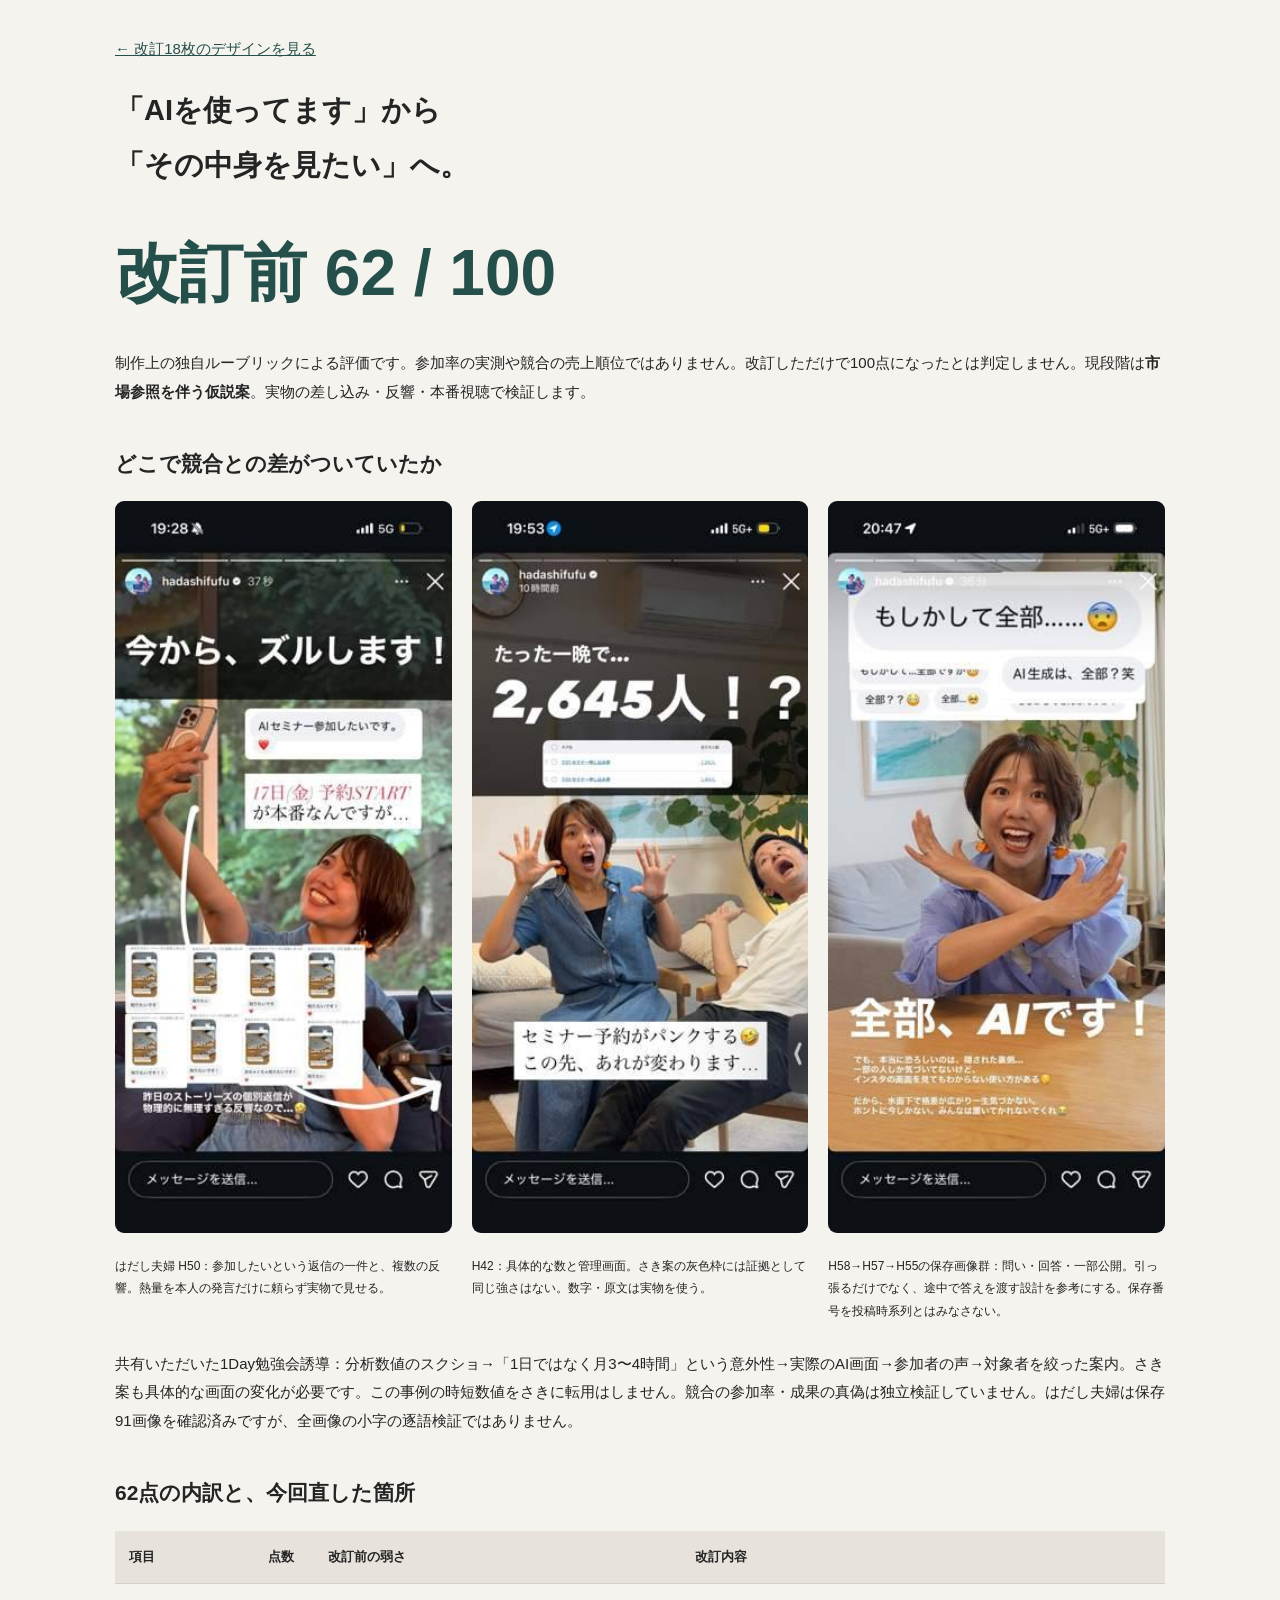
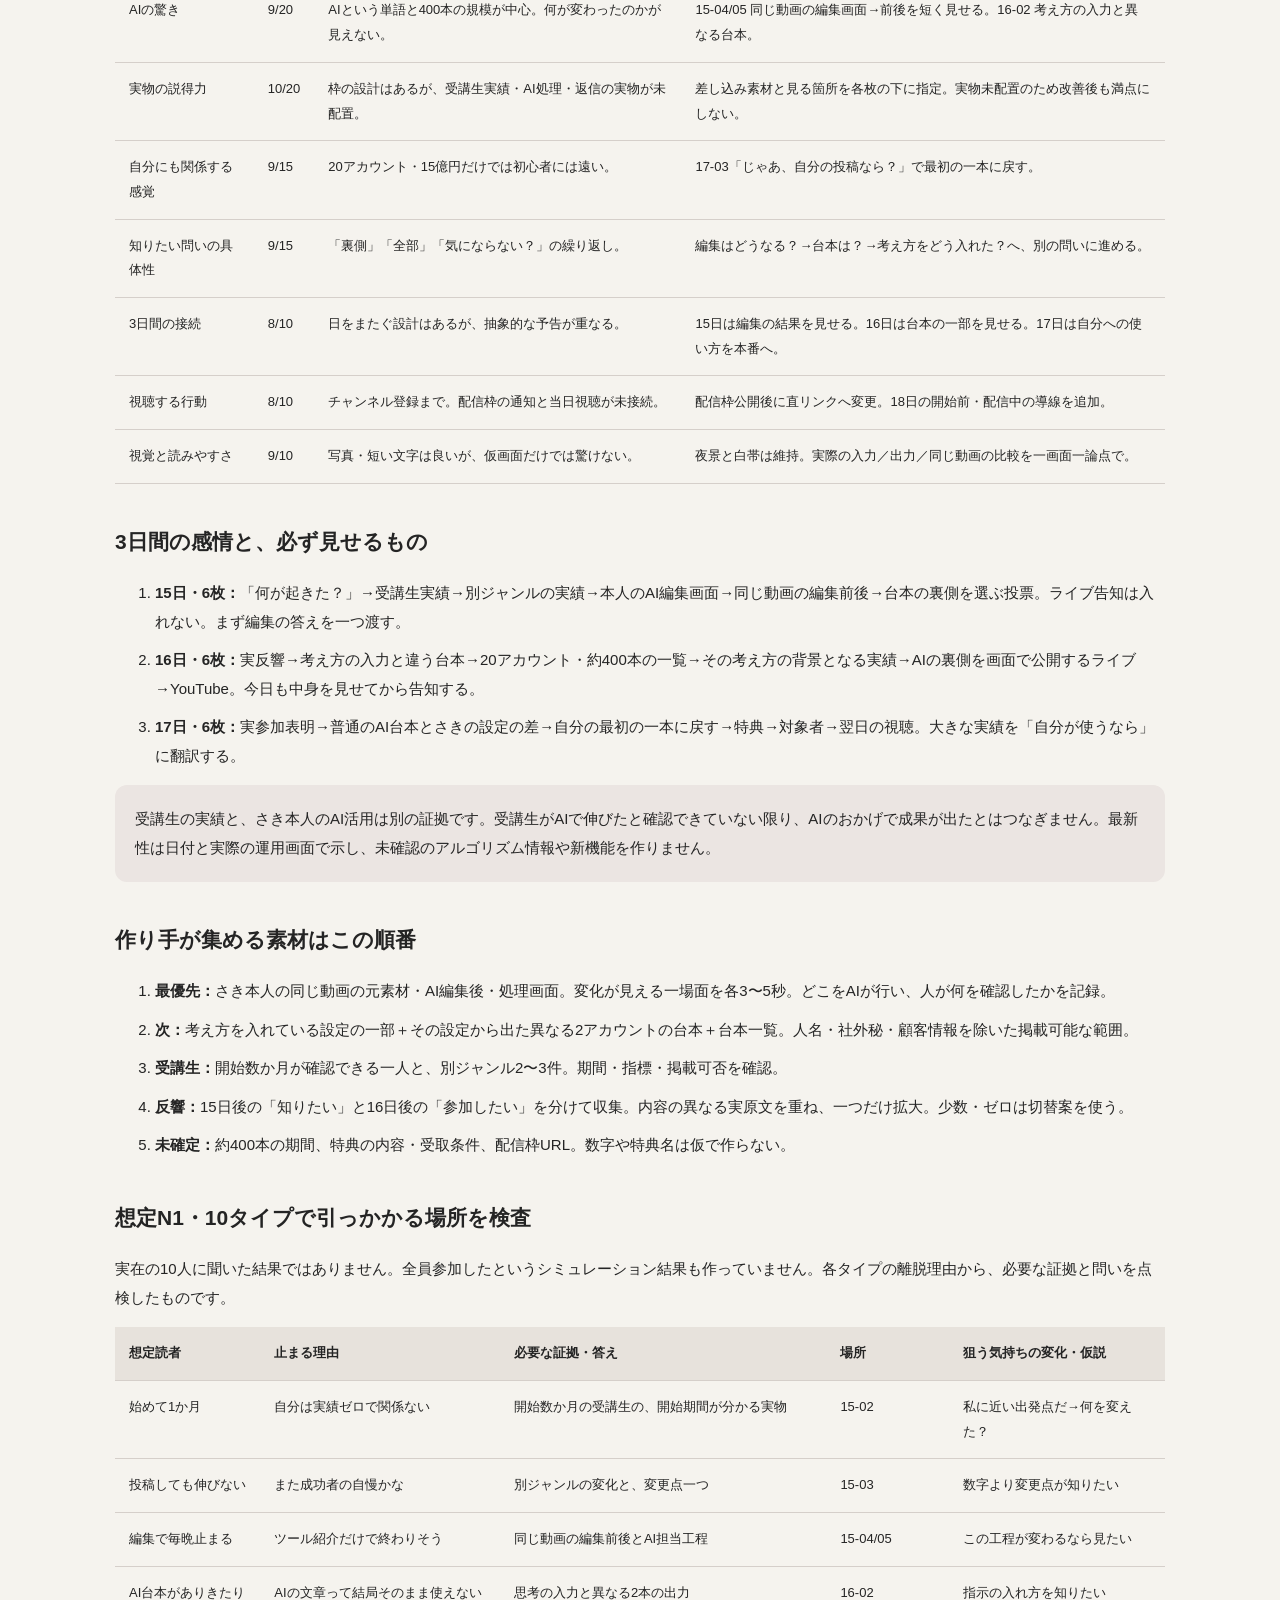
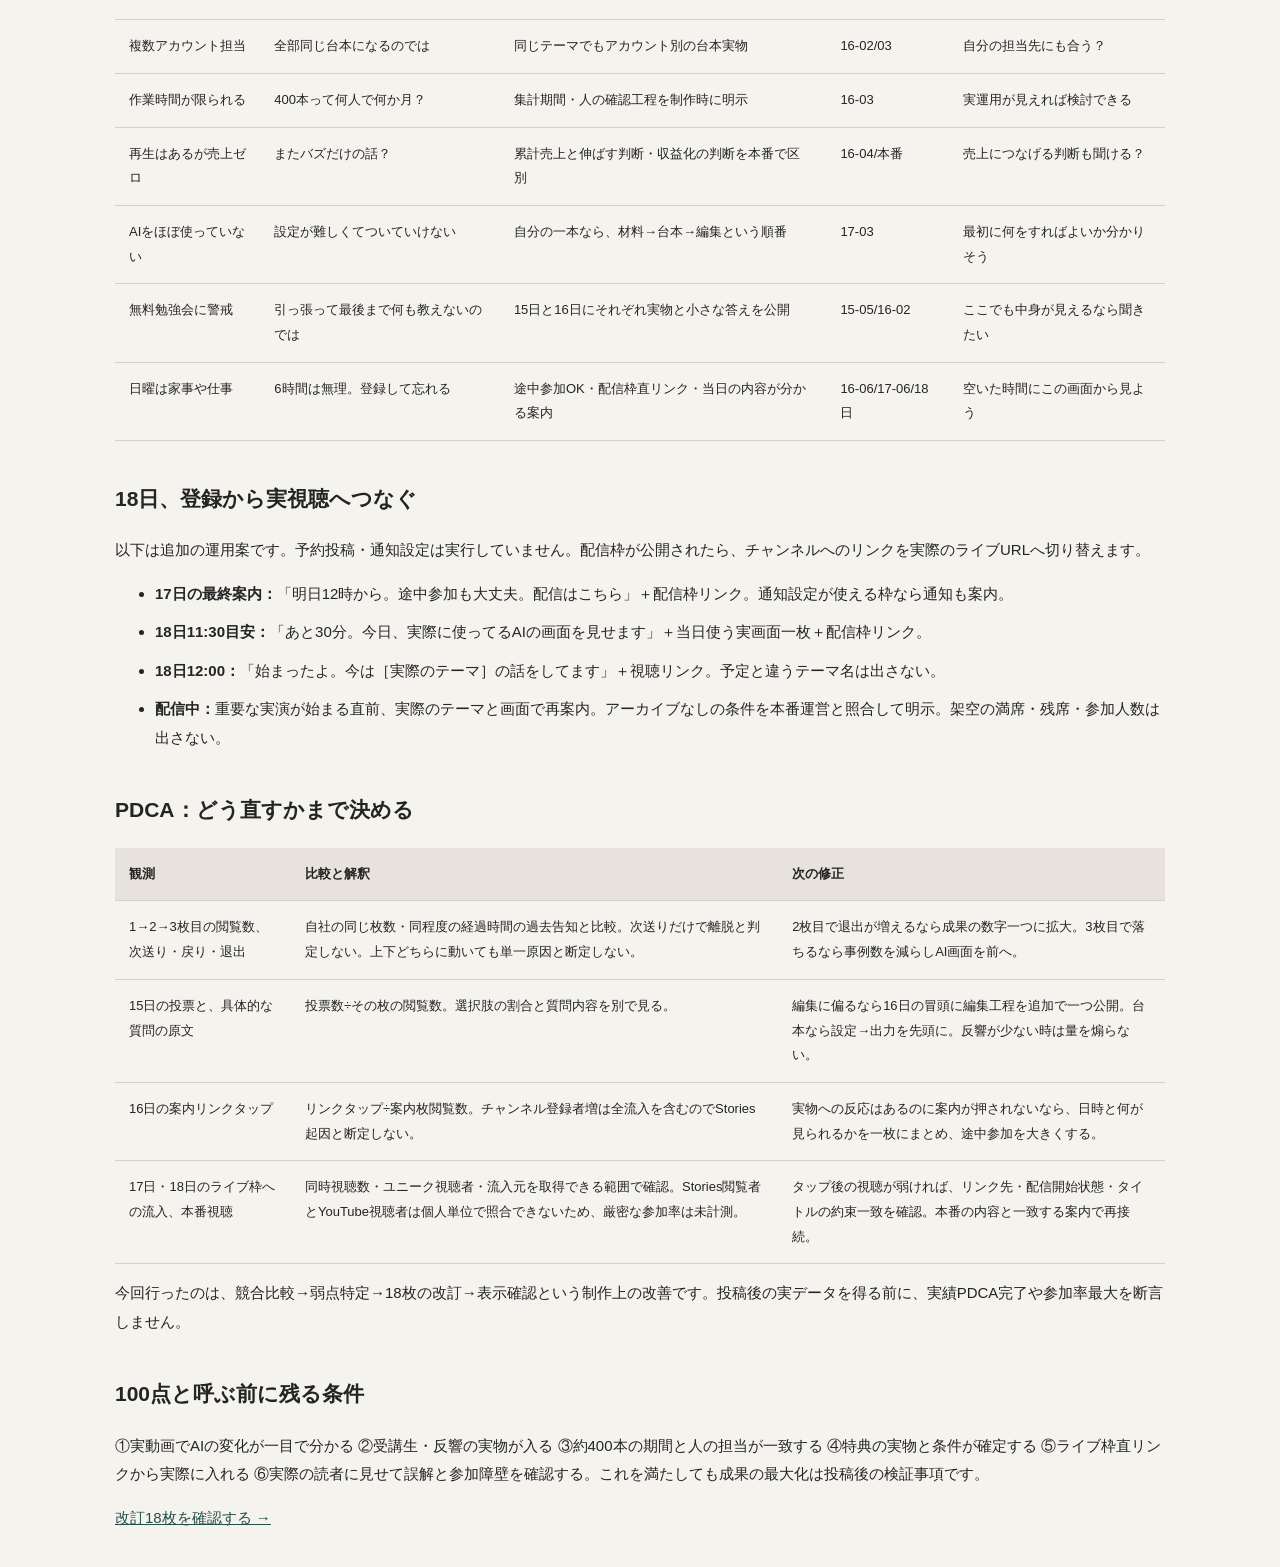
==== ai-review.html @ 5d9545e9 "Strengthen AI proof sequence and add candid launch review" ====
<!doctype html><html lang="ja"><meta charset="utf-8"><meta name="viewport" content="width=device-width,initial-scale=1"><meta name="robots" content="noindex,nofollow"><title>AI告知｜辛口レビューと改善</title><style>body{background:#f5f3ee;color:#242424;font:15px/1.9 -apple-system,BlinkMacSystemFont,"Hiragino Sans",sans-serif;margin:0}main{max-width:1050px;margin:auto;padding:35px 24px}h1{font-size:29px}h2{font-size:21px;margin-top:38px}a{color:#254f4a}.score{font-size:64px;font-weight:800;color:#254f4a}.note{background:#ebe5e2;padding:20px;border-radius:12px}.table{overflow-x:auto}table{border-collapse:collapse;min-width:700px;width:100%;font-size:13px}td,th{padding:14px;vertical-align:top;border-bottom:1px solid #d5cfca;text-align:left}th{background:#e7e2dc}.refs{display:grid;grid-template-columns:repeat(3,1fr);gap:20px}.refs img{width:100%;border-radius:9px}.refs p{font-size:12px}li{margin:10px 0}@media(max-width:600px){.refs{grid-template-columns:1fr}.refs img{max-width:300px}}</style><main><a href="connected.html">← 改訂18枚のデザインを見る</a><h1>「AIを使ってます」から<br>「その中身を見たい」へ。</h1><div class="score">改訂前 62 / 100</div><p>制作上の独自ルーブリックによる評価です。参加率の実測や競合の売上順位ではありません。改訂しただけで100点になったとは判定しません。現段階は<strong>市場参照を伴う仮説案</strong>。実物の差し込み・反響・本番視聴で検証します。</p><h2>どこで競合との差がついていたか</h2><div class="refs"><div><img src="assets/ref-h50.jpg" alt="はだし夫婦の実反響を並べる事例"><p>はだし夫婦 H50：参加したいという返信の一件と、複数の反響。熱量を本人の発言だけに頼らず実物で見せる。</p></div><div><img src="assets/ref-h42.jpg" alt="はだし夫婦の申込数の画面"><p>H42：具体的な数と管理画面。さき案の灰色枠には証拠として同じ強さはない。数字・原文は実物を使う。</p></div><div><img src="assets/ref-h55.jpg" alt="はだし夫婦の問いと回答の例"><p>H58→H57→H55の保存画像群：問い・回答・一部公開。引っ張るだけでなく、途中で答えを渡す設計を参考にする。保存番号を投稿時系列とはみなさない。</p></div></div><p>共有いただいた1Day勉強会誘導：分析数値のスクショ→「1日ではなく月3〜4時間」という意外性→実際のAI画面→参加者の声→対象者を絞った案内。さき案も具体的な画面の変化が必要です。この事例の時短数値をさきに転用はしません。競合の参加率・成果の真偽は独立検証していません。はだし夫婦は保存91画像を確認済みですが、全画像の小字の逐語検証ではありません。</p><h2>62点の内訳と、今回直した箇所</h2><div class="table"><table><tr><th>項目</th><th>点数</th><th>改訂前の弱さ</th><th>改訂内容</th></tr><tr><td>AIの驚き</td><td>9/20</td><td>AIという単語と400本の規模が中心。何が変わったのかが見えない。</td><td>15-04/05 同じ動画の編集画面→前後を短く見せる。16-02 考え方の入力と異なる台本。</td></tr><tr><td>実物の説得力</td><td>10/20</td><td>枠の設計はあるが、受講生実績・AI処理・返信の実物が未配置。</td><td>差し込み素材と見る箇所を各枚の下に指定。実物未配置のため改善後も満点にしない。</td></tr><tr><td>自分にも関係する感覚</td><td>9/15</td><td>20アカウント・15億円だけでは初心者には遠い。</td><td>17-03「じゃあ、自分の投稿なら？」で最初の一本に戻す。</td></tr><tr><td>知りたい問いの具体性</td><td>9/15</td><td>「裏側」「全部」「気にならない？」の繰り返し。</td><td>編集はどうなる？→台本は？→考え方をどう入れた？へ、別の問いに進める。</td></tr><tr><td>3日間の接続</td><td>8/10</td><td>日をまたぐ設計はあるが、抽象的な予告が重なる。</td><td>15日は編集の結果を見せる。16日は台本の一部を見せる。17日は自分への使い方を本番へ。</td></tr><tr><td>視聴する行動</td><td>8/10</td><td>チャンネル登録まで。配信枠の通知と当日視聴が未接続。</td><td>配信枠公開後に直リンクへ変更。18日の開始前・配信中の導線を追加。</td></tr><tr><td>視覚と読みやすさ</td><td>9/10</td><td>写真・短い文字は良いが、仮画面だけでは驚けない。</td><td>夜景と白帯は維持。実際の入力／出力／同じ動画の比較を一画面一論点で。</td></tr></table></div><h2>3日間の感情と、必ず見せるもの</h2><ol><li><b>15日・6枚：</b>「何が起きた？」→受講生実績→別ジャンルの実績→本人のAI編集画面→同じ動画の編集前後→台本の裏側を選ぶ投票。ライブ告知は入れない。まず編集の答えを一つ渡す。</li><li><b>16日・6枚：</b>実反響→考え方の入力と違う台本→20アカウント・約400本の一覧→その考え方の背景となる実績→AIの裏側を画面で公開するライブ→YouTube。今日も中身を見せてから告知する。</li><li><b>17日・6枚：</b>実参加表明→普通のAI台本とさきの設定の差→自分の最初の一本に戻す→特典→対象者→翌日の視聴。大きな実績を「自分が使うなら」に翻訳する。</li></ol><p class="note">受講生の実績と、さき本人のAI活用は別の証拠です。受講生がAIで伸びたと確認できていない限り、AIのおかげで成果が出たとはつなぎません。最新性は日付と実際の運用画面で示し、未確認のアルゴリズム情報や新機能を作りません。</p><h2>作り手が集める素材はこの順番</h2><ol><li><b>最優先：</b>さき本人の同じ動画の元素材・AI編集後・処理画面。変化が見える一場面を各3〜5秒。どこをAIが行い、人が何を確認したかを記録。</li><li><b>次：</b>考え方を入れている設定の一部＋その設定から出た異なる2アカウントの台本＋台本一覧。人名・社外秘・顧客情報を除いた掲載可能な範囲。</li><li><b>受講生：</b>開始数か月が確認できる一人と、別ジャンル2〜3件。期間・指標・掲載可否を確認。</li><li><b>反響：</b>15日後の「知りたい」と16日後の「参加したい」を分けて収集。内容の異なる実原文を重ね、一つだけ拡大。少数・ゼロは切替案を使う。</li><li><b>未確定：</b>約400本の期間、特典の内容・受取条件、配信枠URL。数字や特典名は仮で作らない。</li></ol><h2>想定N1・10タイプで引っかかる場所を検査</h2><p>実在の10人に聞いた結果ではありません。全員参加したというシミュレーション結果も作っていません。各タイプの離脱理由から、必要な証拠と問いを点検したものです。</p><div class="table"><table><tr><th>想定読者</th><th>止まる理由</th><th>必要な証拠・答え</th><th>場所</th><th>狙う気持ちの変化・仮説</th></tr><tr><td>始めて1か月</td><td>自分は実績ゼロで関係ない</td><td>開始数か月の受講生の、開始期間が分かる実物</td><td>15-02</td><td>私に近い出発点だ→何を変えた？</td></tr><tr><td>投稿しても伸びない</td><td>また成功者の自慢かな</td><td>別ジャンルの変化と、変更点一つ</td><td>15-03</td><td>数字より変更点が知りたい</td></tr><tr><td>編集で毎晩止まる</td><td>ツール紹介だけで終わりそう</td><td>同じ動画の編集前後とAI担当工程</td><td>15-04/05</td><td>この工程が変わるなら見たい</td></tr><tr><td>AI台本がありきたり</td><td>AIの文章って結局そのまま使えない</td><td>思考の入力と異なる2本の出力</td><td>16-02</td><td>指示の入れ方を知りたい</td></tr><tr><td>複数アカウント担当</td><td>全部同じ台本になるのでは</td><td>同じテーマでもアカウント別の台本実物</td><td>16-02/03</td><td>自分の担当先にも合う？</td></tr><tr><td>作業時間が限られる</td><td>400本って何人で何か月？</td><td>集計期間・人の確認工程を制作時に明示</td><td>16-03</td><td>実運用が見えれば検討できる</td></tr><tr><td>再生はあるが売上ゼロ</td><td>またバズだけの話？</td><td>累計売上と伸ばす判断・収益化の判断を本番で区別</td><td>16-04/本番</td><td>売上につなげる判断も聞ける？</td></tr><tr><td>AIをほぼ使っていない</td><td>設定が難しくてついていけない</td><td>自分の一本なら、材料→台本→編集という順番</td><td>17-03</td><td>最初に何をすればよいか分かりそう</td></tr><tr><td>無料勉強会に警戒</td><td>引っ張って最後まで何も教えないのでは</td><td>15日と16日にそれぞれ実物と小さな答えを公開</td><td>15-05/16-02</td><td>ここでも中身が見えるなら聞きたい</td></tr><tr><td>日曜は家事や仕事</td><td>6時間は無理。登録して忘れる</td><td>途中参加OK・配信枠直リンク・当日の内容が分かる案内</td><td>16-06/17-06/18日</td><td>空いた時間にこの画面から見よう</td></tr></table></div><h2>18日、登録から実視聴へつなぐ</h2><p>以下は追加の運用案です。予約投稿・通知設定は実行していません。配信枠が公開されたら、チャンネルへのリンクを実際のライブURLへ切り替えます。</p><ul><li><b>17日の最終案内：</b>「明日12時から。途中参加も大丈夫。配信はこちら」＋配信枠リンク。通知設定が使える枠なら通知も案内。</li><li><b>18日11:30目安：</b>「あと30分。今日、実際に使ってるAIの画面を見せます」＋当日使う実画面一枚＋配信枠リンク。</li><li><b>18日12:00：</b>「始まったよ。今は［実際のテーマ］の話をしてます」＋視聴リンク。予定と違うテーマ名は出さない。</li><li><b>配信中：</b>重要な実演が始まる直前、実際のテーマと画面で再案内。アーカイブなしの条件を本番運営と照合して明示。架空の満席・残席・参加人数は出さない。</li></ul><h2>PDCA：どう直すかまで決める</h2><div class="table"><table><tr><th>観測</th><th>比較と解釈</th><th>次の修正</th></tr><tr><td>1→2→3枚目の閲覧数、次送り・戻り・退出</td><td>自社の同じ枚数・同程度の経過時間の過去告知と比較。次送りだけで離脱と判定しない。上下どちらに動いても単一原因と断定しない。</td><td>2枚目で退出が増えるなら成果の数字一つに拡大。3枚目で落ちるなら事例数を減らしAI画面を前へ。</td></tr><tr><td>15日の投票と、具体的な質問の原文</td><td>投票数÷その枚の閲覧数。選択肢の割合と質問内容を別で見る。</td><td>編集に偏るなら16日の冒頭に編集工程を追加で一つ公開。台本なら設定→出力を先頭に。反響が少ない時は量を煽らない。</td></tr><tr><td>16日の案内リンクタップ</td><td>リンクタップ÷案内枚閲覧数。チャンネル登録者増は全流入を含むのでStories起因と断定しない。</td><td>実物への反応はあるのに案内が押されないなら、日時と何が見られるかを一枚にまとめ、途中参加を大きくする。</td></tr><tr><td>17日・18日のライブ枠への流入、本番視聴</td><td>同時視聴数・ユニーク視聴者・流入元を取得できる範囲で確認。Stories閲覧者とYouTube視聴者は個人単位で照合できないため、厳密な参加率は未計測。</td><td>タップ後の視聴が弱ければ、リンク先・配信開始状態・タイトルの約束一致を確認。本番の内容と一致する案内で再接続。</td></tr></table></div><p>今回行ったのは、競合比較→弱点特定→18枚の改訂→表示確認という制作上の改善です。投稿後の実データを得る前に、実績PDCA完了や参加率最大を断言しません。</p><h2>100点と呼ぶ前に残る条件</h2><p>①実動画でAIの変化が一目で分かる ②受講生・反響の実物が入る ③約400本の期間と人の担当が一致する ④特典の実物と条件が確定する ⑤ライブ枠直リンクから実際に入れる ⑥実際の読者に見せて誤解と参加障壁を確認する。これを満たしても成果の最大化は投稿後の検証事項です。</p><a href="connected.html">改訂18枚を確認する →</a></main></html>
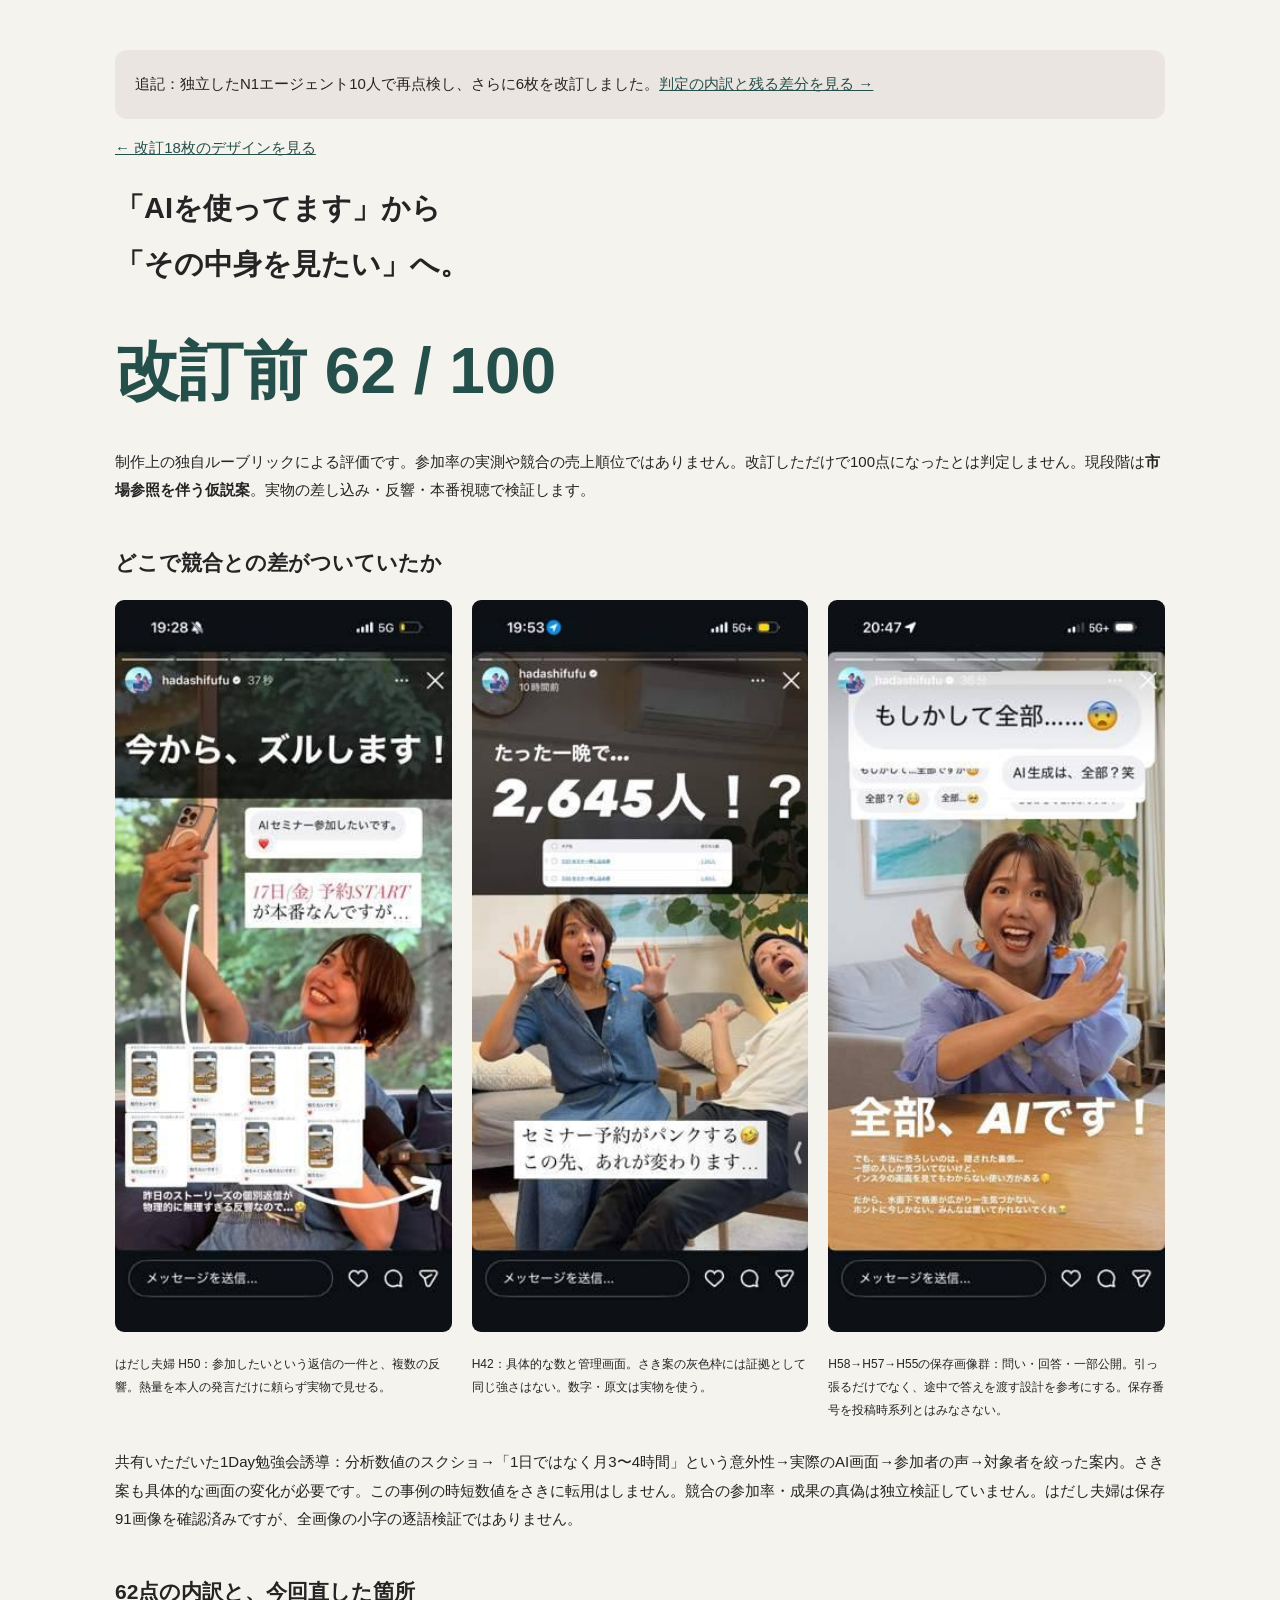
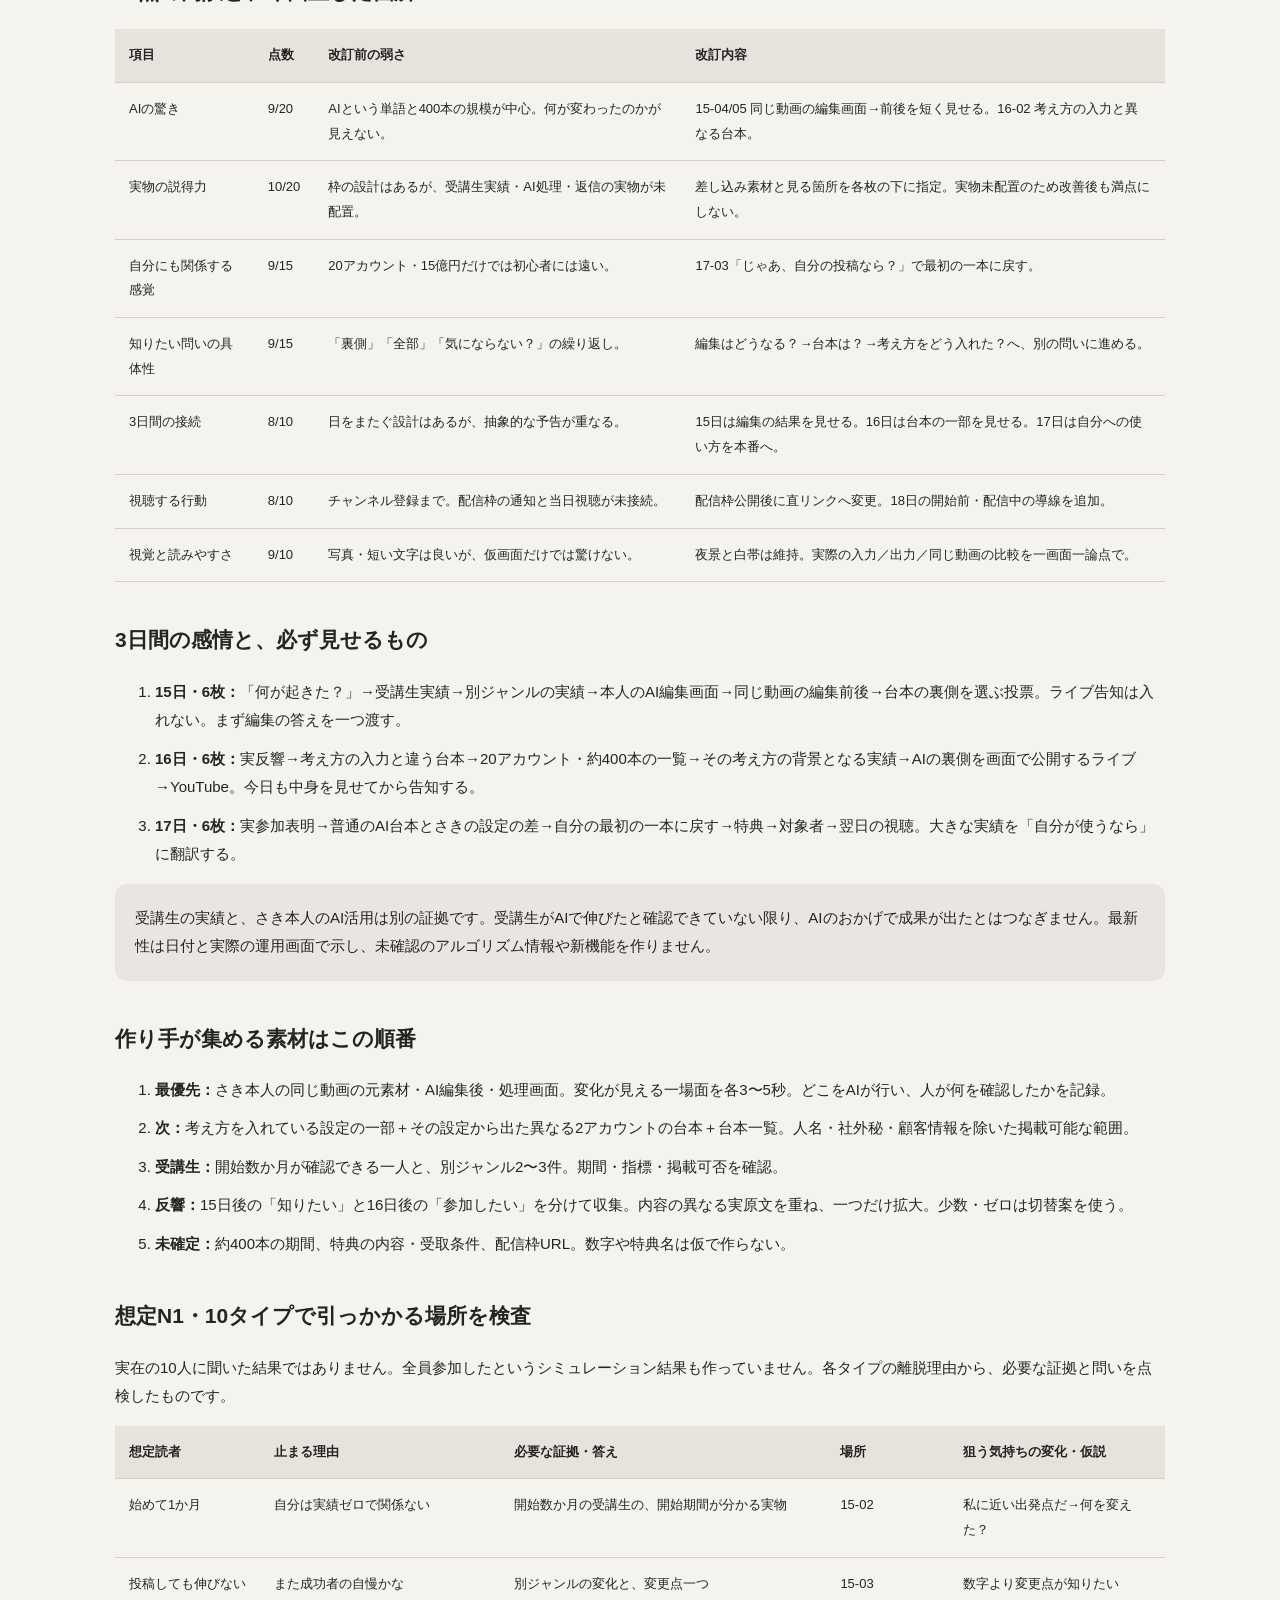
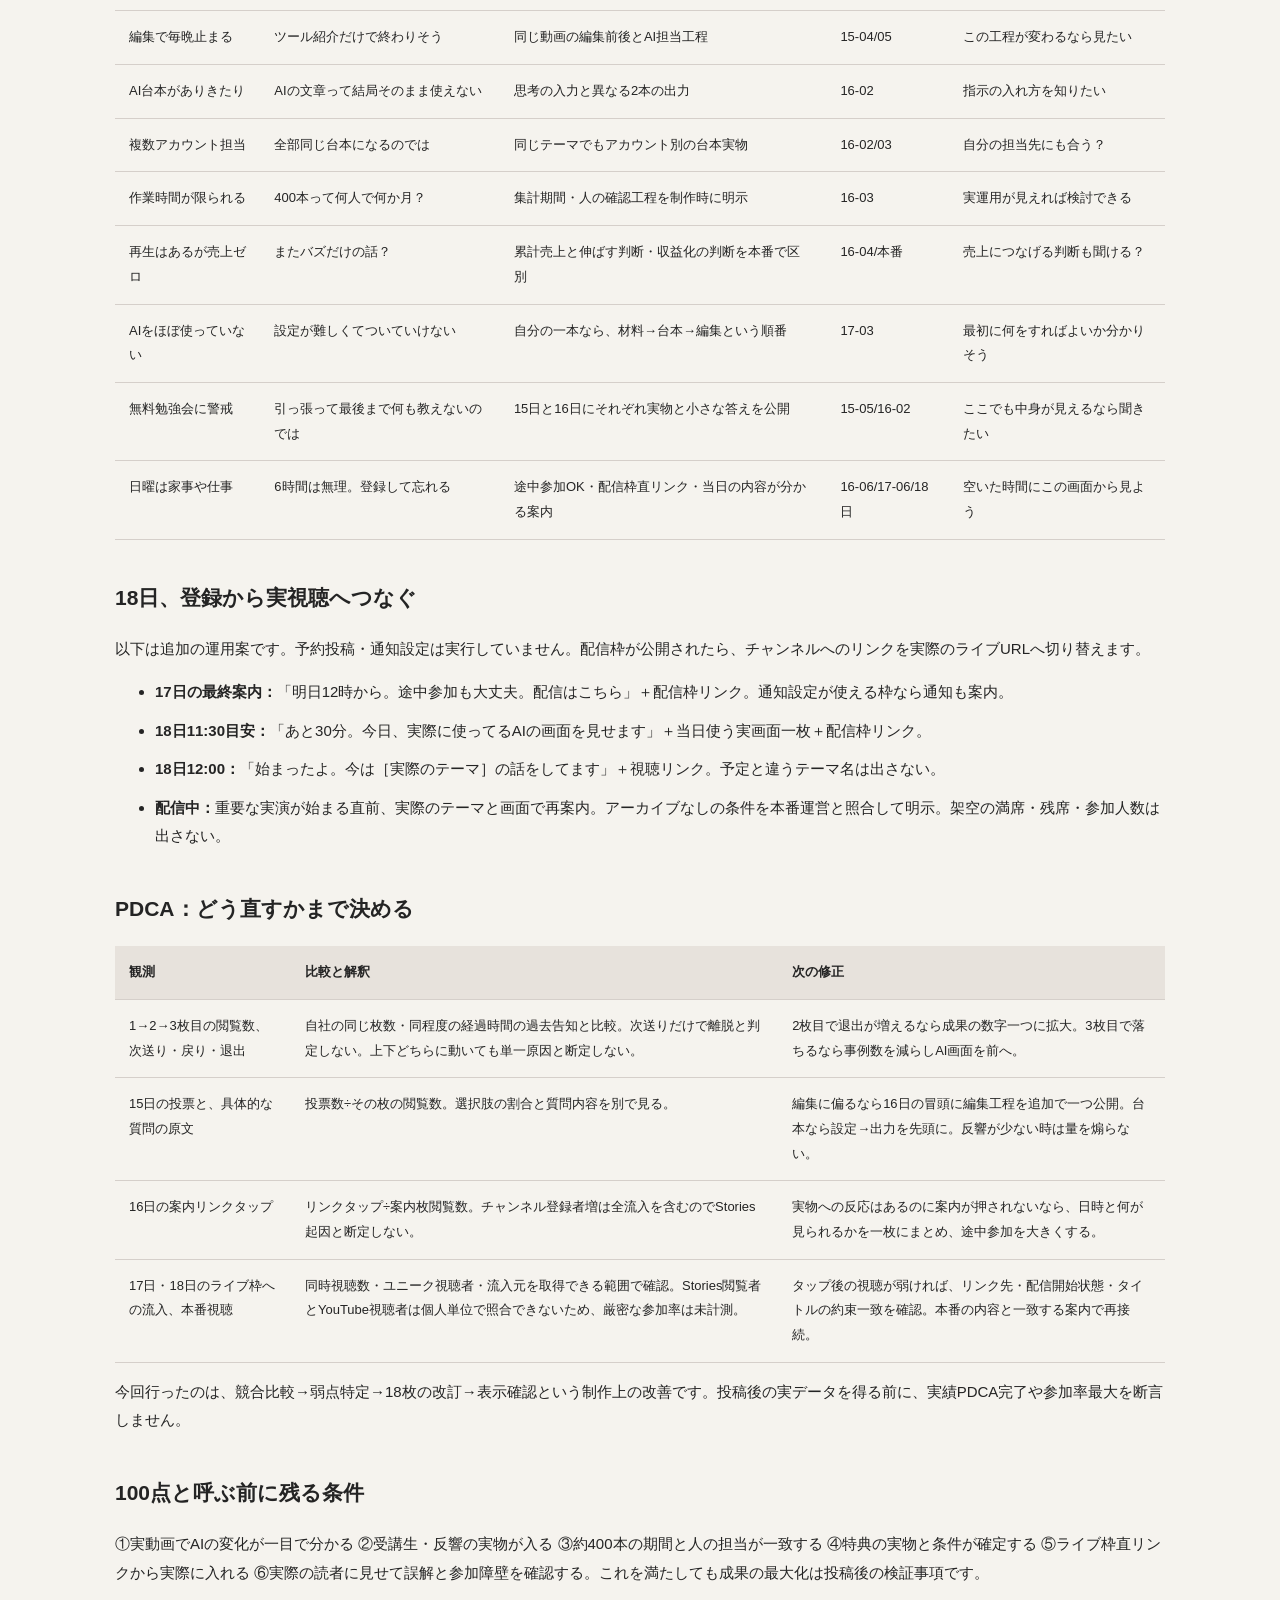
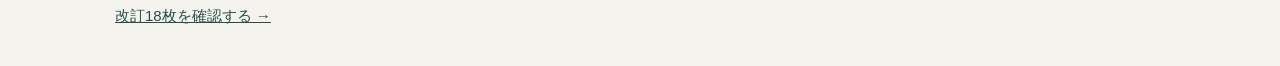
==== commit 5f4ef1ee: "Audit launch with ten independent N1 personas and revise attendance path" ====
--- a/ai-review.html
+++ b/ai-review.html
@@ -1 +1 @@
-<!doctype html><html lang="ja"><meta charset="utf-8"><meta name="viewport" content="width=device-width,initial-scale=1"><meta name="robots" content="noindex,nofollow"><title>AI告知｜辛口レビューと改善</title><style>body{background:#f5f3ee;color:#242424;font:15px/1.9 -apple-system,BlinkMacSystemFont,"Hiragino Sans",sans-serif;margin:0}main{max-width:1050px;margin:auto;padding:35px 24px}h1{font-size:29px}h2{font-size:21px;margin-top:38px}a{color:#254f4a}.score{font-size:64px;font-weight:800;color:#254f4a}.note{background:#ebe5e2;padding:20px;border-radius:12px}.table{overflow-x:auto}table{border-collapse:collapse;min-width:700px;width:100%;font-size:13px}td,th{padding:14px;vertical-align:top;border-bottom:1px solid #d5cfca;text-align:left}th{background:#e7e2dc}.refs{display:grid;grid-template-columns:repeat(3,1fr);gap:20px}.refs img{width:100%;border-radius:9px}.refs p{font-size:12px}li{margin:10px 0}@media(max-width:600px){.refs{grid-template-columns:1fr}.refs img{max-width:300px}}</style><main><a href="connected.html">← 改訂18枚のデザインを見る</a><h1>「AIを使ってます」から<br>「その中身を見たい」へ。</h1><div class="score">改訂前 62 / 100</div><p>制作上の独自ルーブリックによる評価です。参加率の実測や競合の売上順位ではありません。改訂しただけで100点になったとは判定しません。現段階は<strong>市場参照を伴う仮説案</strong>。実物の差し込み・反響・本番視聴で検証します。</p><h2>どこで競合との差がついていたか</h2><div class="refs"><div><img src="assets/ref-h50.jpg" alt="はだし夫婦の実反響を並べる事例"><p>はだし夫婦 H50：参加したいという返信の一件と、複数の反響。熱量を本人の発言だけに頼らず実物で見せる。</p></div><div><img src="assets/ref-h42.jpg" alt="はだし夫婦の申込数の画面"><p>H42：具体的な数と管理画面。さき案の灰色枠には証拠として同じ強さはない。数字・原文は実物を使う。</p></div><div><img src="assets/ref-h55.jpg" alt="はだし夫婦の問いと回答の例"><p>H58→H57→H55の保存画像群：問い・回答・一部公開。引っ張るだけでなく、途中で答えを渡す設計を参考にする。保存番号を投稿時系列とはみなさない。</p></div></div><p>共有いただいた1Day勉強会誘導：分析数値のスクショ→「1日ではなく月3〜4時間」という意外性→実際のAI画面→参加者の声→対象者を絞った案内。さき案も具体的な画面の変化が必要です。この事例の時短数値をさきに転用はしません。競合の参加率・成果の真偽は独立検証していません。はだし夫婦は保存91画像を確認済みですが、全画像の小字の逐語検証ではありません。</p><h2>62点の内訳と、今回直した箇所</h2><div class="table"><table><tr><th>項目</th><th>点数</th><th>改訂前の弱さ</th><th>改訂内容</th></tr><tr><td>AIの驚き</td><td>9/20</td><td>AIという単語と400本の規模が中心。何が変わったのかが見えない。</td><td>15-04/05 同じ動画の編集画面→前後を短く見せる。16-02 考え方の入力と異なる台本。</td></tr><tr><td>実物の説得力</td><td>10/20</td><td>枠の設計はあるが、受講生実績・AI処理・返信の実物が未配置。</td><td>差し込み素材と見る箇所を各枚の下に指定。実物未配置のため改善後も満点にしない。</td></tr><tr><td>自分にも関係する感覚</td><td>9/15</td><td>20アカウント・15億円だけでは初心者には遠い。</td><td>17-03「じゃあ、自分の投稿なら？」で最初の一本に戻す。</td></tr><tr><td>知りたい問いの具体性</td><td>9/15</td><td>「裏側」「全部」「気にならない？」の繰り返し。</td><td>編集はどうなる？→台本は？→考え方をどう入れた？へ、別の問いに進める。</td></tr><tr><td>3日間の接続</td><td>8/10</td><td>日をまたぐ設計はあるが、抽象的な予告が重なる。</td><td>15日は編集の結果を見せる。16日は台本の一部を見せる。17日は自分への使い方を本番へ。</td></tr><tr><td>視聴する行動</td><td>8/10</td><td>チャンネル登録まで。配信枠の通知と当日視聴が未接続。</td><td>配信枠公開後に直リンクへ変更。18日の開始前・配信中の導線を追加。</td></tr><tr><td>視覚と読みやすさ</td><td>9/10</td><td>写真・短い文字は良いが、仮画面だけでは驚けない。</td><td>夜景と白帯は維持。実際の入力／出力／同じ動画の比較を一画面一論点で。</td></tr></table></div><h2>3日間の感情と、必ず見せるもの</h2><ol><li><b>15日・6枚：</b>「何が起きた？」→受講生実績→別ジャンルの実績→本人のAI編集画面→同じ動画の編集前後→台本の裏側を選ぶ投票。ライブ告知は入れない。まず編集の答えを一つ渡す。</li><li><b>16日・6枚：</b>実反響→考え方の入力と違う台本→20アカウント・約400本の一覧→その考え方の背景となる実績→AIの裏側を画面で公開するライブ→YouTube。今日も中身を見せてから告知する。</li><li><b>17日・6枚：</b>実参加表明→普通のAI台本とさきの設定の差→自分の最初の一本に戻す→特典→対象者→翌日の視聴。大きな実績を「自分が使うなら」に翻訳する。</li></ol><p class="note">受講生の実績と、さき本人のAI活用は別の証拠です。受講生がAIで伸びたと確認できていない限り、AIのおかげで成果が出たとはつなぎません。最新性は日付と実際の運用画面で示し、未確認のアルゴリズム情報や新機能を作りません。</p><h2>作り手が集める素材はこの順番</h2><ol><li><b>最優先：</b>さき本人の同じ動画の元素材・AI編集後・処理画面。変化が見える一場面を各3〜5秒。どこをAIが行い、人が何を確認したかを記録。</li><li><b>次：</b>考え方を入れている設定の一部＋その設定から出た異なる2アカウントの台本＋台本一覧。人名・社外秘・顧客情報を除いた掲載可能な範囲。</li><li><b>受講生：</b>開始数か月が確認できる一人と、別ジャンル2〜3件。期間・指標・掲載可否を確認。</li><li><b>反響：</b>15日後の「知りたい」と16日後の「参加したい」を分けて収集。内容の異なる実原文を重ね、一つだけ拡大。少数・ゼロは切替案を使う。</li><li><b>未確定：</b>約400本の期間、特典の内容・受取条件、配信枠URL。数字や特典名は仮で作らない。</li></ol><h2>想定N1・10タイプで引っかかる場所を検査</h2><p>実在の10人に聞いた結果ではありません。全員参加したというシミュレーション結果も作っていません。各タイプの離脱理由から、必要な証拠と問いを点検したものです。</p><div class="table"><table><tr><th>想定読者</th><th>止まる理由</th><th>必要な証拠・答え</th><th>場所</th><th>狙う気持ちの変化・仮説</th></tr><tr><td>始めて1か月</td><td>自分は実績ゼロで関係ない</td><td>開始数か月の受講生の、開始期間が分かる実物</td><td>15-02</td><td>私に近い出発点だ→何を変えた？</td></tr><tr><td>投稿しても伸びない</td><td>また成功者の自慢かな</td><td>別ジャンルの変化と、変更点一つ</td><td>15-03</td><td>数字より変更点が知りたい</td></tr><tr><td>編集で毎晩止まる</td><td>ツール紹介だけで終わりそう</td><td>同じ動画の編集前後とAI担当工程</td><td>15-04/05</td><td>この工程が変わるなら見たい</td></tr><tr><td>AI台本がありきたり</td><td>AIの文章って結局そのまま使えない</td><td>思考の入力と異なる2本の出力</td><td>16-02</td><td>指示の入れ方を知りたい</td></tr><tr><td>複数アカウント担当</td><td>全部同じ台本になるのでは</td><td>同じテーマでもアカウント別の台本実物</td><td>16-02/03</td><td>自分の担当先にも合う？</td></tr><tr><td>作業時間が限られる</td><td>400本って何人で何か月？</td><td>集計期間・人の確認工程を制作時に明示</td><td>16-03</td><td>実運用が見えれば検討できる</td></tr><tr><td>再生はあるが売上ゼロ</td><td>またバズだけの話？</td><td>累計売上と伸ばす判断・収益化の判断を本番で区別</td><td>16-04/本番</td><td>売上につなげる判断も聞ける？</td></tr><tr><td>AIをほぼ使っていない</td><td>設定が難しくてついていけない</td><td>自分の一本なら、材料→台本→編集という順番</td><td>17-03</td><td>最初に何をすればよいか分かりそう</td></tr><tr><td>無料勉強会に警戒</td><td>引っ張って最後まで何も教えないのでは</td><td>15日と16日にそれぞれ実物と小さな答えを公開</td><td>15-05/16-02</td><td>ここでも中身が見えるなら聞きたい</td></tr><tr><td>日曜は家事や仕事</td><td>6時間は無理。登録して忘れる</td><td>途中参加OK・配信枠直リンク・当日の内容が分かる案内</td><td>16-06/17-06/18日</td><td>空いた時間にこの画面から見よう</td></tr></table></div><h2>18日、登録から実視聴へつなぐ</h2><p>以下は追加の運用案です。予約投稿・通知設定は実行していません。配信枠が公開されたら、チャンネルへのリンクを実際のライブURLへ切り替えます。</p><ul><li><b>17日の最終案内：</b>「明日12時から。途中参加も大丈夫。配信はこちら」＋配信枠リンク。通知設定が使える枠なら通知も案内。</li><li><b>18日11:30目安：</b>「あと30分。今日、実際に使ってるAIの画面を見せます」＋当日使う実画面一枚＋配信枠リンク。</li><li><b>18日12:00：</b>「始まったよ。今は［実際のテーマ］の話をしてます」＋視聴リンク。予定と違うテーマ名は出さない。</li><li><b>配信中：</b>重要な実演が始まる直前、実際のテーマと画面で再案内。アーカイブなしの条件を本番運営と照合して明示。架空の満席・残席・参加人数は出さない。</li></ul><h2>PDCA：どう直すかまで決める</h2><div class="table"><table><tr><th>観測</th><th>比較と解釈</th><th>次の修正</th></tr><tr><td>1→2→3枚目の閲覧数、次送り・戻り・退出</td><td>自社の同じ枚数・同程度の経過時間の過去告知と比較。次送りだけで離脱と判定しない。上下どちらに動いても単一原因と断定しない。</td><td>2枚目で退出が増えるなら成果の数字一つに拡大。3枚目で落ちるなら事例数を減らしAI画面を前へ。</td></tr><tr><td>15日の投票と、具体的な質問の原文</td><td>投票数÷その枚の閲覧数。選択肢の割合と質問内容を別で見る。</td><td>編集に偏るなら16日の冒頭に編集工程を追加で一つ公開。台本なら設定→出力を先頭に。反響が少ない時は量を煽らない。</td></tr><tr><td>16日の案内リンクタップ</td><td>リンクタップ÷案内枚閲覧数。チャンネル登録者増は全流入を含むのでStories起因と断定しない。</td><td>実物への反応はあるのに案内が押されないなら、日時と何が見られるかを一枚にまとめ、途中参加を大きくする。</td></tr><tr><td>17日・18日のライブ枠への流入、本番視聴</td><td>同時視聴数・ユニーク視聴者・流入元を取得できる範囲で確認。Stories閲覧者とYouTube視聴者は個人単位で照合できないため、厳密な参加率は未計測。</td><td>タップ後の視聴が弱ければ、リンク先・配信開始状態・タイトルの約束一致を確認。本番の内容と一致する案内で再接続。</td></tr></table></div><p>今回行ったのは、競合比較→弱点特定→18枚の改訂→表示確認という制作上の改善です。投稿後の実データを得る前に、実績PDCA完了や参加率最大を断言しません。</p><h2>100点と呼ぶ前に残る条件</h2><p>①実動画でAIの変化が一目で分かる ②受講生・反響の実物が入る ③約400本の期間と人の担当が一致する ④特典の実物と条件が確定する ⑤ライブ枠直リンクから実際に入れる ⑥実際の読者に見せて誤解と参加障壁を確認する。これを満たしても成果の最大化は投稿後の検証事項です。</p><a href="connected.html">改訂18枚を確認する →</a></main></html>+<!doctype html><html lang="ja"><meta charset="utf-8"><meta name="viewport" content="width=device-width,initial-scale=1"><meta name="robots" content="noindex,nofollow"><title>AI告知｜辛口レビューと改善</title><style>body{background:#f5f3ee;color:#242424;font:15px/1.9 -apple-system,BlinkMacSystemFont,"Hiragino Sans",sans-serif;margin:0}main{max-width:1050px;margin:auto;padding:35px 24px}h1{font-size:29px}h2{font-size:21px;margin-top:38px}a{color:#254f4a}.score{font-size:64px;font-weight:800;color:#254f4a}.note{background:#ebe5e2;padding:20px;border-radius:12px}.table{overflow-x:auto}table{border-collapse:collapse;min-width:700px;width:100%;font-size:13px}td,th{padding:14px;vertical-align:top;border-bottom:1px solid #d5cfca;text-align:left}th{background:#e7e2dc}.refs{display:grid;grid-template-columns:repeat(3,1fr);gap:20px}.refs img{width:100%;border-radius:9px}.refs p{font-size:12px}li{margin:10px 0}@media(max-width:600px){.refs{grid-template-columns:1fr}.refs img{max-width:300px}}</style><main><p class="note">追記：独立したN1エージェント10人で再点検し、さらに6枚を改訂しました。<a href="n1-audit.html">判定の内訳と残る差分を見る →</a></p><a href="connected.html">← 改訂18枚のデザインを見る</a><h1>「AIを使ってます」から<br>「その中身を見たい」へ。</h1><div class="score">改訂前 62 / 100</div><p>制作上の独自ルーブリックによる評価です。参加率の実測や競合の売上順位ではありません。改訂しただけで100点になったとは判定しません。現段階は<strong>市場参照を伴う仮説案</strong>。実物の差し込み・反響・本番視聴で検証します。</p><h2>どこで競合との差がついていたか</h2><div class="refs"><div><img src="assets/ref-h50.jpg" alt="はだし夫婦の実反響を並べる事例"><p>はだし夫婦 H50：参加したいという返信の一件と、複数の反響。熱量を本人の発言だけに頼らず実物で見せる。</p></div><div><img src="assets/ref-h42.jpg" alt="はだし夫婦の申込数の画面"><p>H42：具体的な数と管理画面。さき案の灰色枠には証拠として同じ強さはない。数字・原文は実物を使う。</p></div><div><img src="assets/ref-h55.jpg" alt="はだし夫婦の問いと回答の例"><p>H58→H57→H55の保存画像群：問い・回答・一部公開。引っ張るだけでなく、途中で答えを渡す設計を参考にする。保存番号を投稿時系列とはみなさない。</p></div></div><p>共有いただいた1Day勉強会誘導：分析数値のスクショ→「1日ではなく月3〜4時間」という意外性→実際のAI画面→参加者の声→対象者を絞った案内。さき案も具体的な画面の変化が必要です。この事例の時短数値をさきに転用はしません。競合の参加率・成果の真偽は独立検証していません。はだし夫婦は保存91画像を確認済みですが、全画像の小字の逐語検証ではありません。</p><h2>62点の内訳と、今回直した箇所</h2><div class="table"><table><tr><th>項目</th><th>点数</th><th>改訂前の弱さ</th><th>改訂内容</th></tr><tr><td>AIの驚き</td><td>9/20</td><td>AIという単語と400本の規模が中心。何が変わったのかが見えない。</td><td>15-04/05 同じ動画の編集画面→前後を短く見せる。16-02 考え方の入力と異なる台本。</td></tr><tr><td>実物の説得力</td><td>10/20</td><td>枠の設計はあるが、受講生実績・AI処理・返信の実物が未配置。</td><td>差し込み素材と見る箇所を各枚の下に指定。実物未配置のため改善後も満点にしない。</td></tr><tr><td>自分にも関係する感覚</td><td>9/15</td><td>20アカウント・15億円だけでは初心者には遠い。</td><td>17-03「じゃあ、自分の投稿なら？」で最初の一本に戻す。</td></tr><tr><td>知りたい問いの具体性</td><td>9/15</td><td>「裏側」「全部」「気にならない？」の繰り返し。</td><td>編集はどうなる？→台本は？→考え方をどう入れた？へ、別の問いに進める。</td></tr><tr><td>3日間の接続</td><td>8/10</td><td>日をまたぐ設計はあるが、抽象的な予告が重なる。</td><td>15日は編集の結果を見せる。16日は台本の一部を見せる。17日は自分への使い方を本番へ。</td></tr><tr><td>視聴する行動</td><td>8/10</td><td>チャンネル登録まで。配信枠の通知と当日視聴が未接続。</td><td>配信枠公開後に直リンクへ変更。18日の開始前・配信中の導線を追加。</td></tr><tr><td>視覚と読みやすさ</td><td>9/10</td><td>写真・短い文字は良いが、仮画面だけでは驚けない。</td><td>夜景と白帯は維持。実際の入力／出力／同じ動画の比較を一画面一論点で。</td></tr></table></div><h2>3日間の感情と、必ず見せるもの</h2><ol><li><b>15日・6枚：</b>「何が起きた？」→受講生実績→別ジャンルの実績→本人のAI編集画面→同じ動画の編集前後→台本の裏側を選ぶ投票。ライブ告知は入れない。まず編集の答えを一つ渡す。</li><li><b>16日・6枚：</b>実反響→考え方の入力と違う台本→20アカウント・約400本の一覧→その考え方の背景となる実績→AIの裏側を画面で公開するライブ→YouTube。今日も中身を見せてから告知する。</li><li><b>17日・6枚：</b>実参加表明→普通のAI台本とさきの設定の差→自分の最初の一本に戻す→特典→対象者→翌日の視聴。大きな実績を「自分が使うなら」に翻訳する。</li></ol><p class="note">受講生の実績と、さき本人のAI活用は別の証拠です。受講生がAIで伸びたと確認できていない限り、AIのおかげで成果が出たとはつなぎません。最新性は日付と実際の運用画面で示し、未確認のアルゴリズム情報や新機能を作りません。</p><h2>作り手が集める素材はこの順番</h2><ol><li><b>最優先：</b>さき本人の同じ動画の元素材・AI編集後・処理画面。変化が見える一場面を各3〜5秒。どこをAIが行い、人が何を確認したかを記録。</li><li><b>次：</b>考え方を入れている設定の一部＋その設定から出た異なる2アカウントの台本＋台本一覧。人名・社外秘・顧客情報を除いた掲載可能な範囲。</li><li><b>受講生：</b>開始数か月が確認できる一人と、別ジャンル2〜3件。期間・指標・掲載可否を確認。</li><li><b>反響：</b>15日後の「知りたい」と16日後の「参加したい」を分けて収集。内容の異なる実原文を重ね、一つだけ拡大。少数・ゼロは切替案を使う。</li><li><b>未確定：</b>約400本の期間、特典の内容・受取条件、配信枠URL。数字や特典名は仮で作らない。</li></ol><h2>想定N1・10タイプで引っかかる場所を検査</h2><p>実在の10人に聞いた結果ではありません。全員参加したというシミュレーション結果も作っていません。各タイプの離脱理由から、必要な証拠と問いを点検したものです。</p><div class="table"><table><tr><th>想定読者</th><th>止まる理由</th><th>必要な証拠・答え</th><th>場所</th><th>狙う気持ちの変化・仮説</th></tr><tr><td>始めて1か月</td><td>自分は実績ゼロで関係ない</td><td>開始数か月の受講生の、開始期間が分かる実物</td><td>15-02</td><td>私に近い出発点だ→何を変えた？</td></tr><tr><td>投稿しても伸びない</td><td>また成功者の自慢かな</td><td>別ジャンルの変化と、変更点一つ</td><td>15-03</td><td>数字より変更点が知りたい</td></tr><tr><td>編集で毎晩止まる</td><td>ツール紹介だけで終わりそう</td><td>同じ動画の編集前後とAI担当工程</td><td>15-04/05</td><td>この工程が変わるなら見たい</td></tr><tr><td>AI台本がありきたり</td><td>AIの文章って結局そのまま使えない</td><td>思考の入力と異なる2本の出力</td><td>16-02</td><td>指示の入れ方を知りたい</td></tr><tr><td>複数アカウント担当</td><td>全部同じ台本になるのでは</td><td>同じテーマでもアカウント別の台本実物</td><td>16-02/03</td><td>自分の担当先にも合う？</td></tr><tr><td>作業時間が限られる</td><td>400本って何人で何か月？</td><td>集計期間・人の確認工程を制作時に明示</td><td>16-03</td><td>実運用が見えれば検討できる</td></tr><tr><td>再生はあるが売上ゼロ</td><td>またバズだけの話？</td><td>累計売上と伸ばす判断・収益化の判断を本番で区別</td><td>16-04/本番</td><td>売上につなげる判断も聞ける？</td></tr><tr><td>AIをほぼ使っていない</td><td>設定が難しくてついていけない</td><td>自分の一本なら、材料→台本→編集という順番</td><td>17-03</td><td>最初に何をすればよいか分かりそう</td></tr><tr><td>無料勉強会に警戒</td><td>引っ張って最後まで何も教えないのでは</td><td>15日と16日にそれぞれ実物と小さな答えを公開</td><td>15-05/16-02</td><td>ここでも中身が見えるなら聞きたい</td></tr><tr><td>日曜は家事や仕事</td><td>6時間は無理。登録して忘れる</td><td>途中参加OK・配信枠直リンク・当日の内容が分かる案内</td><td>16-06/17-06/18日</td><td>空いた時間にこの画面から見よう</td></tr></table></div><h2>18日、登録から実視聴へつなぐ</h2><p>以下は追加の運用案です。予約投稿・通知設定は実行していません。配信枠が公開されたら、チャンネルへのリンクを実際のライブURLへ切り替えます。</p><ul><li><b>17日の最終案内：</b>「明日12時から。途中参加も大丈夫。配信はこちら」＋配信枠リンク。通知設定が使える枠なら通知も案内。</li><li><b>18日11:30目安：</b>「あと30分。今日、実際に使ってるAIの画面を見せます」＋当日使う実画面一枚＋配信枠リンク。</li><li><b>18日12:00：</b>「始まったよ。今は［実際のテーマ］の話をしてます」＋視聴リンク。予定と違うテーマ名は出さない。</li><li><b>配信中：</b>重要な実演が始まる直前、実際のテーマと画面で再案内。アーカイブなしの条件を本番運営と照合して明示。架空の満席・残席・参加人数は出さない。</li></ul><h2>PDCA：どう直すかまで決める</h2><div class="table"><table><tr><th>観測</th><th>比較と解釈</th><th>次の修正</th></tr><tr><td>1→2→3枚目の閲覧数、次送り・戻り・退出</td><td>自社の同じ枚数・同程度の経過時間の過去告知と比較。次送りだけで離脱と判定しない。上下どちらに動いても単一原因と断定しない。</td><td>2枚目で退出が増えるなら成果の数字一つに拡大。3枚目で落ちるなら事例数を減らしAI画面を前へ。</td></tr><tr><td>15日の投票と、具体的な質問の原文</td><td>投票数÷その枚の閲覧数。選択肢の割合と質問内容を別で見る。</td><td>編集に偏るなら16日の冒頭に編集工程を追加で一つ公開。台本なら設定→出力を先頭に。反響が少ない時は量を煽らない。</td></tr><tr><td>16日の案内リンクタップ</td><td>リンクタップ÷案内枚閲覧数。チャンネル登録者増は全流入を含むのでStories起因と断定しない。</td><td>実物への反応はあるのに案内が押されないなら、日時と何が見られるかを一枚にまとめ、途中参加を大きくする。</td></tr><tr><td>17日・18日のライブ枠への流入、本番視聴</td><td>同時視聴数・ユニーク視聴者・流入元を取得できる範囲で確認。Stories閲覧者とYouTube視聴者は個人単位で照合できないため、厳密な参加率は未計測。</td><td>タップ後の視聴が弱ければ、リンク先・配信開始状態・タイトルの約束一致を確認。本番の内容と一致する案内で再接続。</td></tr></table></div><p>今回行ったのは、競合比較→弱点特定→18枚の改訂→表示確認という制作上の改善です。投稿後の実データを得る前に、実績PDCA完了や参加率最大を断言しません。</p><h2>100点と呼ぶ前に残る条件</h2><p>①実動画でAIの変化が一目で分かる ②受講生・反響の実物が入る ③約400本の期間と人の担当が一致する ④特典の実物と条件が確定する ⑤ライブ枠直リンクから実際に入れる ⑥実際の読者に見せて誤解と参加障壁を確認する。これを満たしても成果の最大化は投稿後の検証事項です。</p><a href="connected.html">改訂18枚を確認する →</a></main></html>
